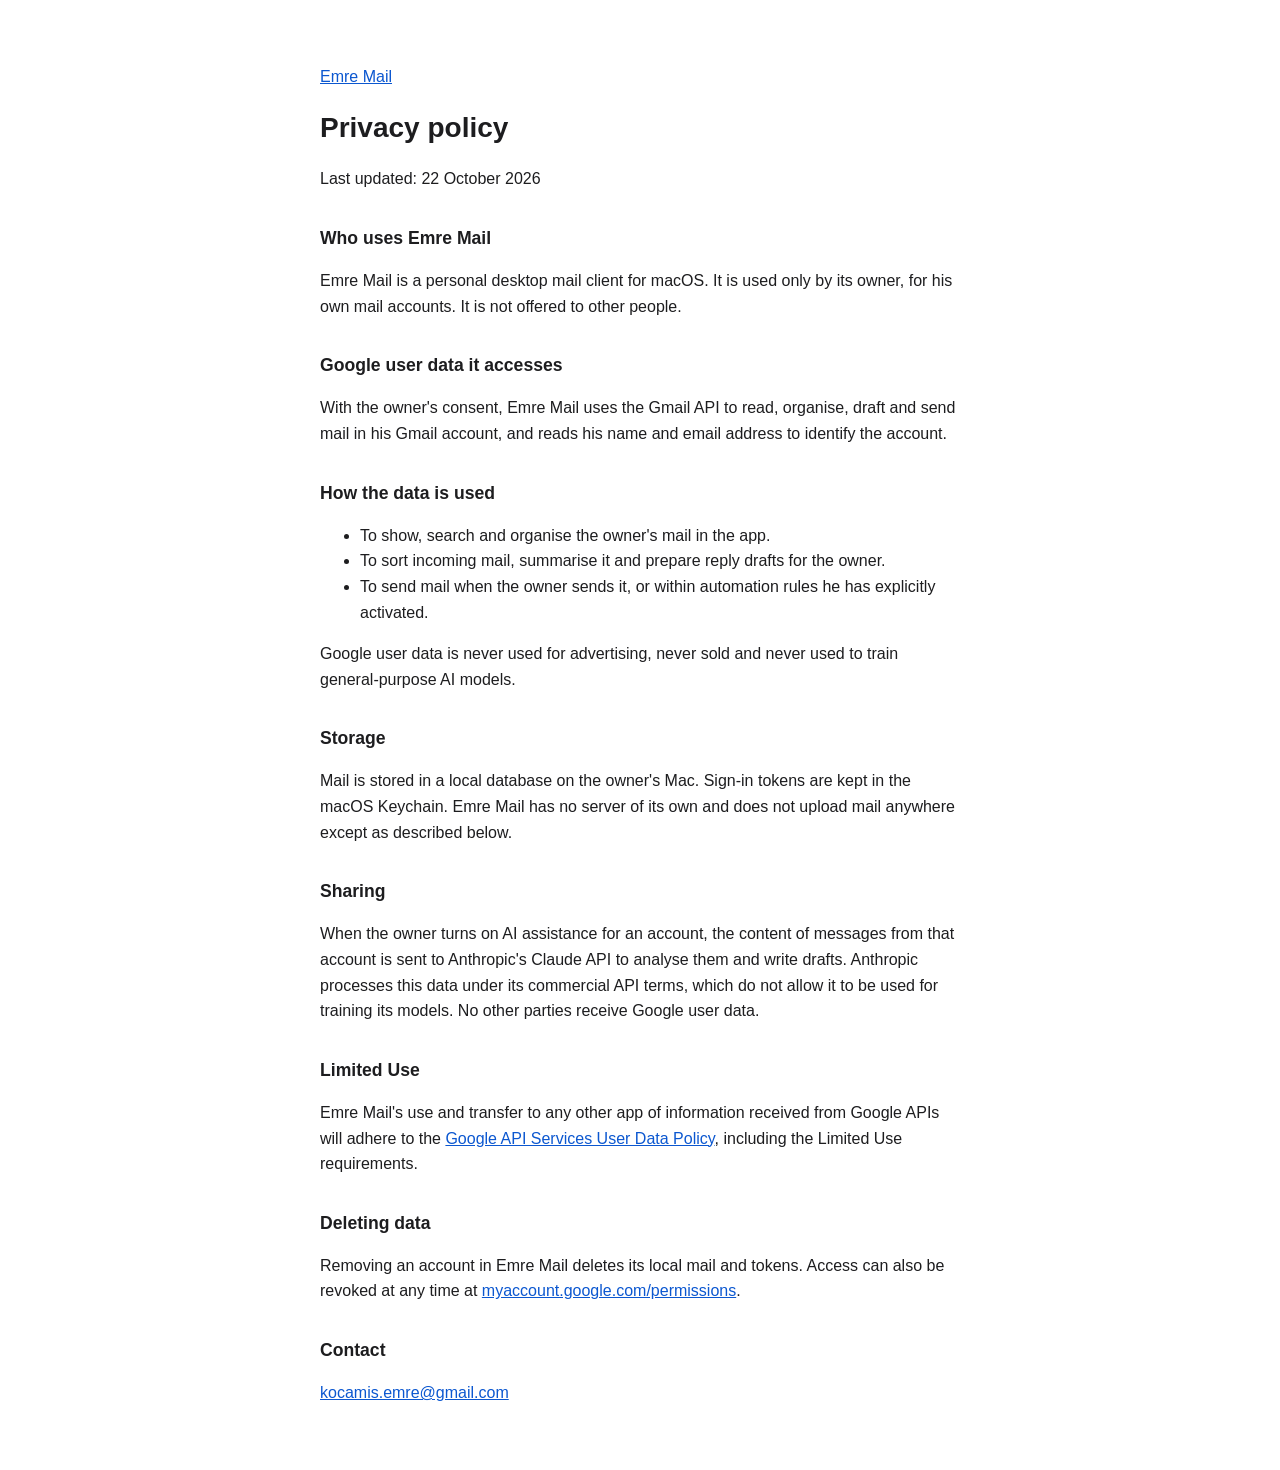
==== privacy/index.html @ 2b45ede6 "Emre Mail homepage and privacy policy" ====
<!doctype html>
<html lang="en">
<head>
<meta charset="utf-8">
<meta name="viewport" content="width=device-width, initial-scale=1">
<title>Emre Mail privacy policy</title>
<link rel="stylesheet" href="../style.css">
</head>
<body>
<main>
  <p><a href="../">Emre Mail</a></p>
  <h1>Privacy policy</h1>
  <p>Last updated: 22 October 2026</p>

  <h2>Who uses Emre Mail</h2>
  <p>Emre Mail is a personal desktop mail client for macOS. It is used only by its owner, for his own mail accounts. It is not offered to other people.</p>

  <h2>Google user data it accesses</h2>
  <p>With the owner's consent, Emre Mail uses the Gmail API to read, organise, draft and send mail in his Gmail account, and reads his name and email address to identify the account.</p>

  <h2>How the data is used</h2>
  <ul>
    <li>To show, search and organise the owner's mail in the app.</li>
    <li>To sort incoming mail, summarise it and prepare reply drafts for the owner.</li>
    <li>To send mail when the owner sends it, or within automation rules he has explicitly activated.</li>
  </ul>
  <p>Google user data is never used for advertising, never sold and never used to train general-purpose AI models.</p>

  <h2>Storage</h2>
  <p>Mail is stored in a local database on the owner's Mac. Sign-in tokens are kept in the macOS Keychain. Emre Mail has no server of its own and does not upload mail anywhere except as described below.</p>

  <h2>Sharing</h2>
  <p>When the owner turns on AI assistance for an account, the content of messages from that account is sent to Anthropic's Claude API to analyse them and write drafts. Anthropic processes this data under its commercial API terms, which do not allow it to be used for training its models. No other parties receive Google user data.</p>

  <h2>Limited Use</h2>
  <p>Emre Mail's use and transfer to any other app of information received from Google APIs will adhere to the <a href="https://developers.google.com/terms/api-services-user-data-policy">Google API Services User Data Policy</a>, including the Limited Use requirements.</p>

  <h2>Deleting data</h2>
  <p>Removing an account in Emre Mail deletes its local mail and tokens. Access can also be revoked at any time at <a href="https://myaccount.google.com/permissions">myaccount.google.com/permissions</a>.</p>

  <h2>Contact</h2>
  <p><a href="mailto:kocamis.emre@gmail.com">kocamis.emre@gmail.com</a></p>
</main>
</body>
</html>
---- style.css ----
:root {
  color-scheme: light dark;
  --text: #1d1d1f;
  --muted: #5f6368;
  --link: #0b57d0;
  --background: #ffffff;
}
@media (prefers-color-scheme: dark) {
  :root {
    --text: #e8e8ed;
    --muted: #a1a1a6;
    --link: #8ab4f8;
    --background: #161618;
  }
}
body {
  margin: 0;
  background: var(--background);
  color: var(--text);
  font: 16px/1.6 -apple-system, BlinkMacSystemFont, "Segoe UI", sans-serif;
}
main {
  max-width: 40rem;
  margin: 0 auto;
  padding: 3rem 1rem;
}
h1 { font-size: 1.75rem; margin: 0 0 1rem; }
h2 { font-size: 1.1rem; margin: 2rem 0 0.5rem; }
a { color: var(--link); }
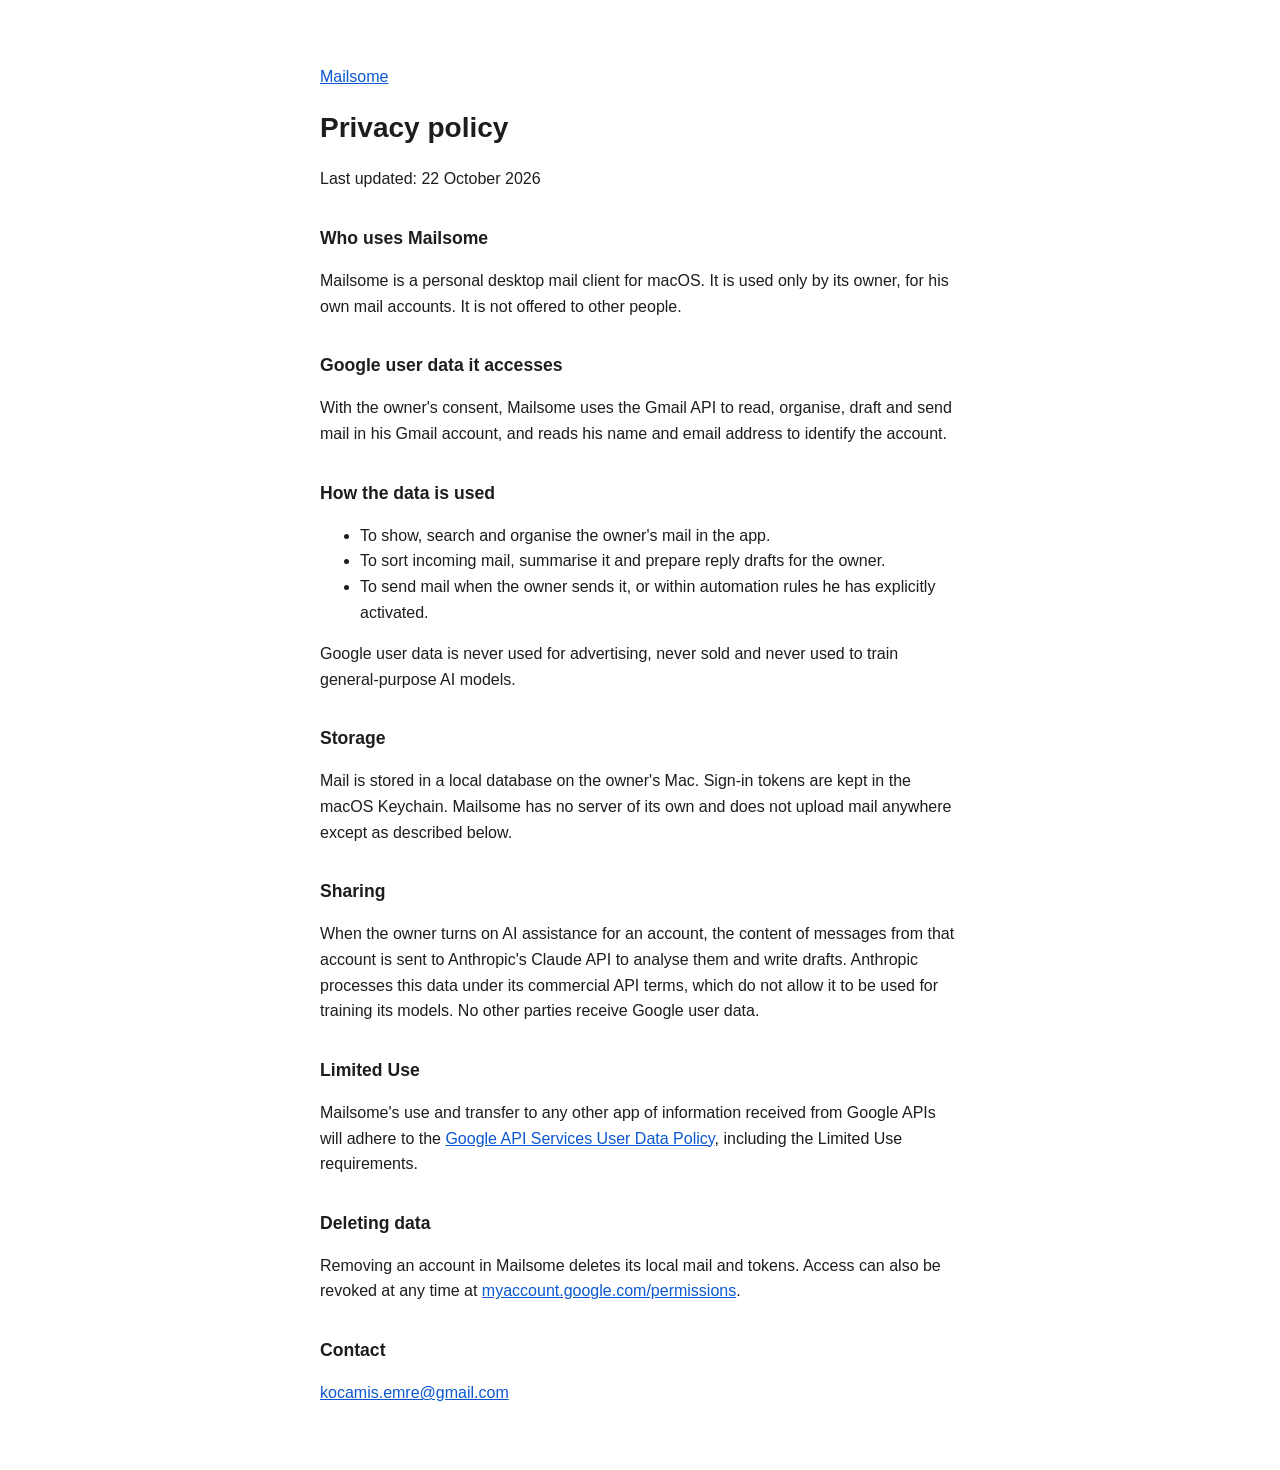
==== commit 9b9acea2: "Mailsome homepage and privacy policy The desktop client is now called Mailsome; only the name change" ====
--- a/privacy/index.html
+++ b/privacy/index.html
@@ -3,20 +3,20 @@
 <head>
 <meta charset="utf-8">
 <meta name="viewport" content="width=device-width, initial-scale=1">
-<title>Emre Mail privacy policy</title>
+<title>Mailsome privacy policy</title>
 <link rel="stylesheet" href="../style.css">
 </head>
 <body>
 <main>
-  <p><a href="../">Emre Mail</a></p>
+  <p><a href="../">Mailsome</a></p>
   <h1>Privacy policy</h1>
   <p>Last updated: 22 October 2026</p>
 
-  <h2>Who uses Emre Mail</h2>
-  <p>Emre Mail is a personal desktop mail client for macOS. It is used only by its owner, for his own mail accounts. It is not offered to other people.</p>
+  <h2>Who uses Mailsome</h2>
+  <p>Mailsome is a personal desktop mail client for macOS. It is used only by its owner, for his own mail accounts. It is not offered to other people.</p>
 
   <h2>Google user data it accesses</h2>
-  <p>With the owner's consent, Emre Mail uses the Gmail API to read, organise, draft and send mail in his Gmail account, and reads his name and email address to identify the account.</p>
+  <p>With the owner's consent, Mailsome uses the Gmail API to read, organise, draft and send mail in his Gmail account, and reads his name and email address to identify the account.</p>
 
   <h2>How the data is used</h2>
   <ul>
@@ -27,16 +27,16 @@
   <p>Google user data is never used for advertising, never sold and never used to train general-purpose AI models.</p>
 
   <h2>Storage</h2>
-  <p>Mail is stored in a local database on the owner's Mac. Sign-in tokens are kept in the macOS Keychain. Emre Mail has no server of its own and does not upload mail anywhere except as described below.</p>
+  <p>Mail is stored in a local database on the owner's Mac. Sign-in tokens are kept in the macOS Keychain. Mailsome has no server of its own and does not upload mail anywhere except as described below.</p>
 
   <h2>Sharing</h2>
   <p>When the owner turns on AI assistance for an account, the content of messages from that account is sent to Anthropic's Claude API to analyse them and write drafts. Anthropic processes this data under its commercial API terms, which do not allow it to be used for training its models. No other parties receive Google user data.</p>
 
   <h2>Limited Use</h2>
-  <p>Emre Mail's use and transfer to any other app of information received from Google APIs will adhere to the <a href="https://developers.google.com/terms/api-services-user-data-policy">Google API Services User Data Policy</a>, including the Limited Use requirements.</p>
+  <p>Mailsome's use and transfer to any other app of information received from Google APIs will adhere to the <a href="https://developers.google.com/terms/api-services-user-data-policy">Google API Services User Data Policy</a>, including the Limited Use requirements.</p>
 
   <h2>Deleting data</h2>
-  <p>Removing an account in Emre Mail deletes its local mail and tokens. Access can also be revoked at any time at <a href="https://myaccount.google.com/permissions">myaccount.google.com/permissions</a>.</p>
+  <p>Removing an account in Mailsome deletes its local mail and tokens. Access can also be revoked at any time at <a href="https://myaccount.google.com/permissions">myaccount.google.com/permissions</a>.</p>
 
   <h2>Contact</h2>
   <p><a href="mailto:kocamis.emre@gmail.com">kocamis.emre@gmail.com</a></p>
